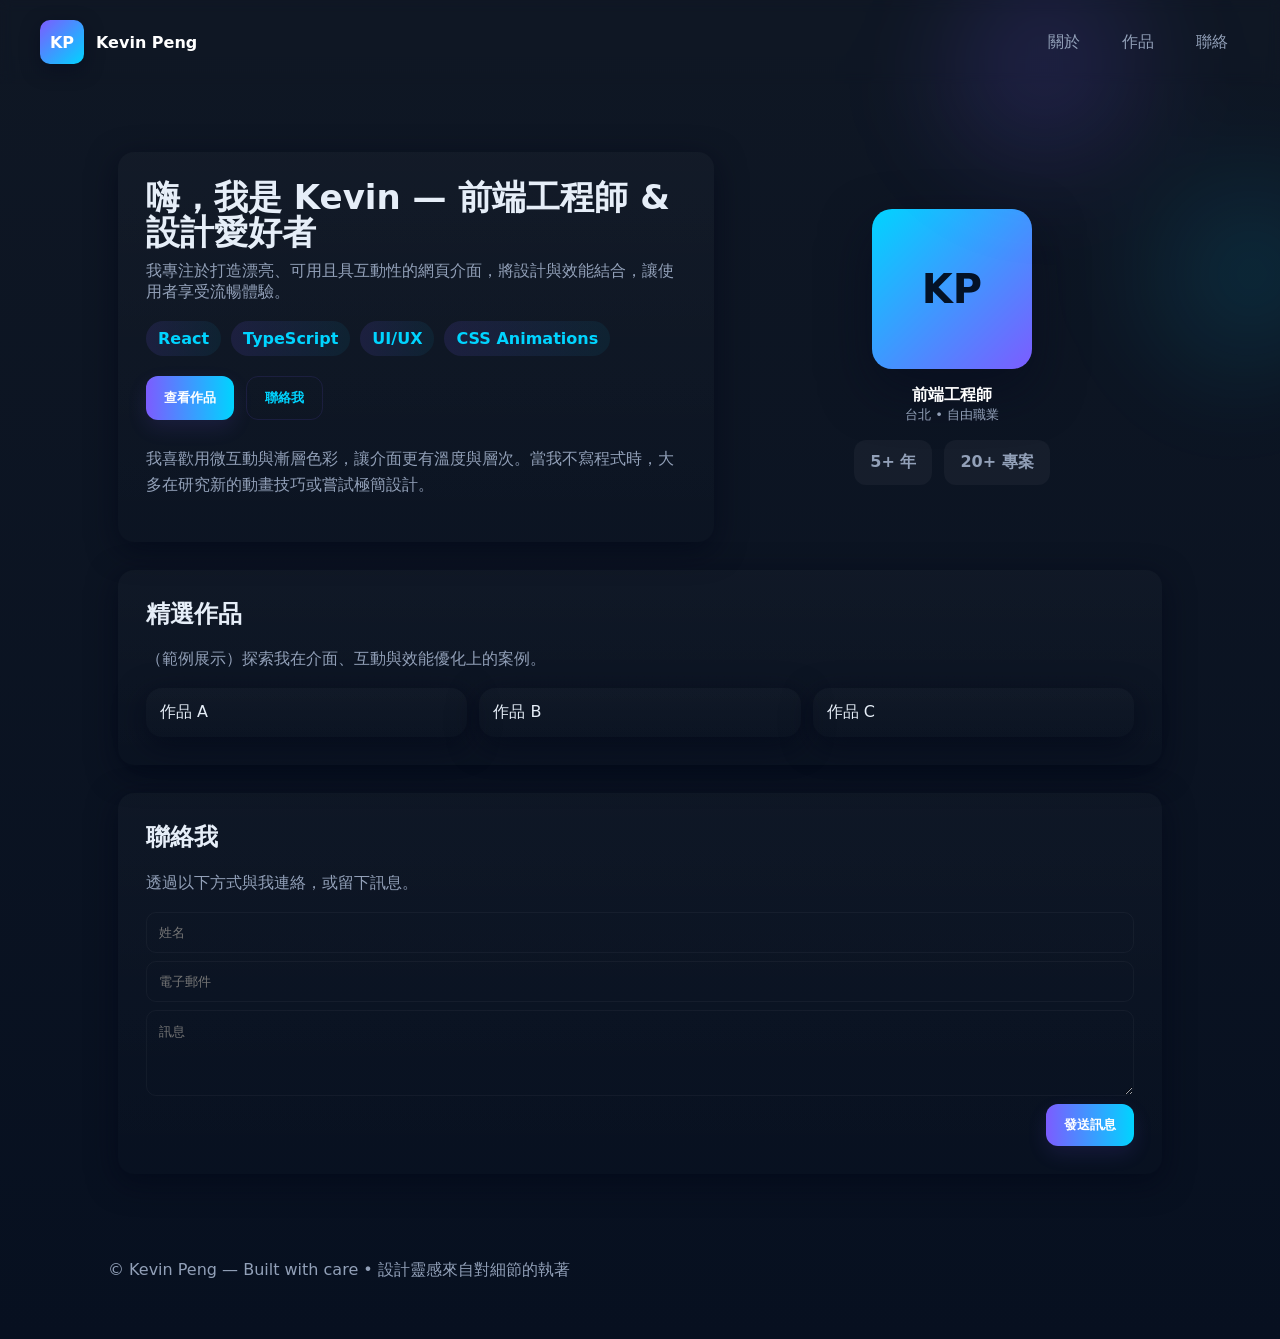
==== index.html @ e2d111ff "Add files via upload" ====
<!doctype html>
<html lang="zh-Hant">
<head>
	<meta charset="utf-8" />
	<meta name="viewport" content="width=device-width,initial-scale=1" />
	<title>個人主頁 — Kevin Peng</title>
	<style>
		:root{
			--bg:#0f1724; /* deep navy */
			--card:#0b1220;
			--accent1:#7c5cff; /* purple */
			--accent2:#00d4ff; /* cyan */
			--muted:#92a0b8;
			--glass: rgba(255,255,255,0.04);
		}
		*{box-sizing:border-box}
		body{margin:0;font-family:Inter,ui-sans-serif,system-ui,-apple-system,Segoe UI,Roboto,"Helvetica Neue",Arial;color:#e6eef8;background:linear-gradient(180deg,var(--bg),#071020);min-height:100vh;}
		nav{display:flex;align-items:center;justify-content:space-between;padding:20px 40px;backdrop-filter:blur(6px);}
		.brand{display:flex;gap:12px;align-items:center}
		.logo{width:44px;height:44px;border-radius:10px;background:linear-gradient(135deg,var(--accent1),var(--accent2));box-shadow:0 6px 18px rgba(7,12,30,0.6);display:flex;align-items:center;justify-content:center;color:white;font-weight:700}
		.navlinks{display:flex;gap:18px;align-items:center}
		.navlinks a{color:var(--muted);text-decoration:none;padding:8px 12px;border-radius:8px;transition:all .18s}
		.navlinks a:hover{color:white;background:linear-gradient(90deg,rgba(124,92,255,0.12),rgba(0,212,255,0.06));transform:translateY(-2px)}
		.container{max-width:1100px;margin:40px auto;padding:28px}
		.hero{display:grid;grid-template-columns:1fr 420px;gap:28px;align-items:center}
		.card{background:linear-gradient(180deg,rgba(255,255,255,0.02),transparent);border-radius:16px;padding:28px;box-shadow:0 8px 30px rgba(2,6,23,0.6);}
		h1{margin:0 0 12px;font-size:34px;line-height:1.02}
		p.lead{color:var(--muted);margin:0 0 18px}
		.skills{display:flex;flex-wrap:wrap;gap:10px;margin-top:12px}
		.chip{padding:8px 12px;border-radius:999px;background:linear-gradient(90deg,rgba(124,92,255,0.12),rgba(0,212,255,0.06));color:var(--accent2);font-weight:600}
		/* buttons */
		.actions{display:flex;gap:12px;margin-top:20px}
		.btn{padding:12px 18px;border-radius:12px;border:0;cursor:pointer;font-weight:700;color:white;background:linear-gradient(90deg,var(--accent1),var(--accent2));box-shadow:0 8px 20px rgba(124,92,255,0.12);transition:transform .18s,box-shadow .18s}
		.btn.ghost{background:transparent;color:var(--accent2);border:1px solid rgba(124,92,255,0.12);box-shadow:none}
		.btn:hover{transform:translateY(-4px);box-shadow:0 18px 40px rgba(0,0,0,0.45)}
		/* side profile */
		.profile{display:flex;flex-direction:column;align-items:center;gap:16px}
		.avatar{width:160px;height:160px;border-radius:20px;background:linear-gradient(135deg,var(--accent2),var(--accent1));display:flex;align-items:center;justify-content:center;color:#041226;font-size:40px;font-weight:800;box-shadow:0 20px 50px rgba(7,12,30,0.6)}
		.stats{display:flex;gap:12px}
		.stat{background:var(--glass);padding:12px 16px;border-radius:12px;color:var(--muted);font-weight:700}
		footer{max-width:1100px;margin:40px auto;color:var(--muted);padding:18px}
		/* responsive */
		@media (max-width:880px){.hero{grid-template-columns:1fr;}.navlinks{display:none}.container{padding:16px}}
		/* subtle animated gradient behind hero */
		.hero-bg{position:fixed;right:-10%;top:-10%;width:520px;height:520px;border-radius:50%;background:radial-gradient(circle at 30% 30%,rgba(124,92,255,0.18),transparent 30%),radial-gradient(circle at 70% 70%,rgba(0,212,255,0.12),transparent 30%);filter:blur(40px);pointer-events:none;z-index:0}
	</style>
</head>
<body>
	<div class="hero-bg" aria-hidden="true"></div>
	<nav>
		<div class="brand">
			<div class="logo">KP</div>
			<div style="color:white;font-weight:700">Kevin Peng</div>
		</div>
		<div class="navlinks">
			<a href="#about">關於</a>
			<a href="#work">作品</a>
			<a href="#contact">聯絡</a>
		</div>
	</nav>

	<main class="container">
		<section class="hero">
			<div class="card" style="z-index:1">
				<h1>嗨，我是 Kevin — 前端工程師 & 設計愛好者</h1>
				<p class="lead">我專注於打造漂亮、可用且具互動性的網頁介面，將設計與效能結合，讓使用者享受流暢體驗。</p>

				<div class="skills">
					<div class="chip">React</div>
					<div class="chip">TypeScript</div>
					<div class="chip">UI/UX</div>
					<div class="chip">CSS Animations</div>
				</div>

				<div class="actions">
					<button class="btn" onclick="scrollToSection('work')">查看作品</button>
					<button class="btn ghost" onclick="scrollToSection('contact')">聯絡我</button>
				</div>

				<div id="about" style="margin-top:26px;color:var(--muted);line-height:1.6">
					<p>我喜歡用微互動與漸層色彩，讓介面更有溫度與層次。當我不寫程式時，大多在研究新的動畫技巧或嘗試極簡設計。</p>
				</div>
			</div>

			<aside class="profile">
				<div class="avatar">KP</div>
				<div style="text-align:center;color:var(--muted)">
					<div style="font-weight:800;color:white">前端工程師</div>
					<div style="font-size:13px">台北 • 自由職業</div>
				</div>

				<div class="stats">
					<div class="stat">5+ 年</div>
					<div class="stat">20+ 專案</div>
				</div>
			</aside>
		</section>

		<section id="work" style="margin-top:28px">
			<div class="card">
				<h2 style="margin-top:0">精選作品</h2>
				<p class="lead">（範例展示）探索我在介面、互動與效能優化上的案例。</p>
				<div style="display:grid;grid-template-columns:repeat(auto-fit,minmax(200px,1fr));gap:12px;margin-top:12px">
					<div class="card" style="padding:14px">作品 A</div>
					<div class="card" style="padding:14px">作品 B</div>
					<div class="card" style="padding:14px">作品 C</div>
				</div>
			</div>
		</section>

		<section id="contact" style="margin-top:28px">
			<div class="card">
				<h2 style="margin-top:0">聯絡我</h2>
				<p class="lead">透過以下方式與我連絡，或留下訊息。</p>
				<form onsubmit="event.preventDefault();alert('已送出！')" style="display:flex;flex-direction:column;gap:8px">
					<input placeholder="姓名" style="padding:12px;border-radius:10px;border:1px solid rgba(255,255,255,0.04);background:transparent;color:white;" required>
					<input placeholder="電子郵件" style="padding:12px;border-radius:10px;border:1px solid rgba(255,255,255,0.04);background:transparent;color:white;" required>
					<textarea placeholder="訊息" rows="4" style="padding:12px;border-radius:10px;border:1px solid rgba(255,255,255,0.04);background:transparent;color:white;" required></textarea>
					<div style="display:flex;justify-content:flex-end"><button class="btn" type="submit">發送訊息</button></div>
				</form>
			</div>
		</section>
	</main>

	<footer>
		© Kevin Peng — Built with care • 設計靈感來自對細節的執著
	</footer>

	<script>
		function scrollToSection(id){
			const el=document.getElementById(id);
			if(el) el.scrollIntoView({behavior:'smooth',block:'start'});
		}
	</script>
</body>
</html>
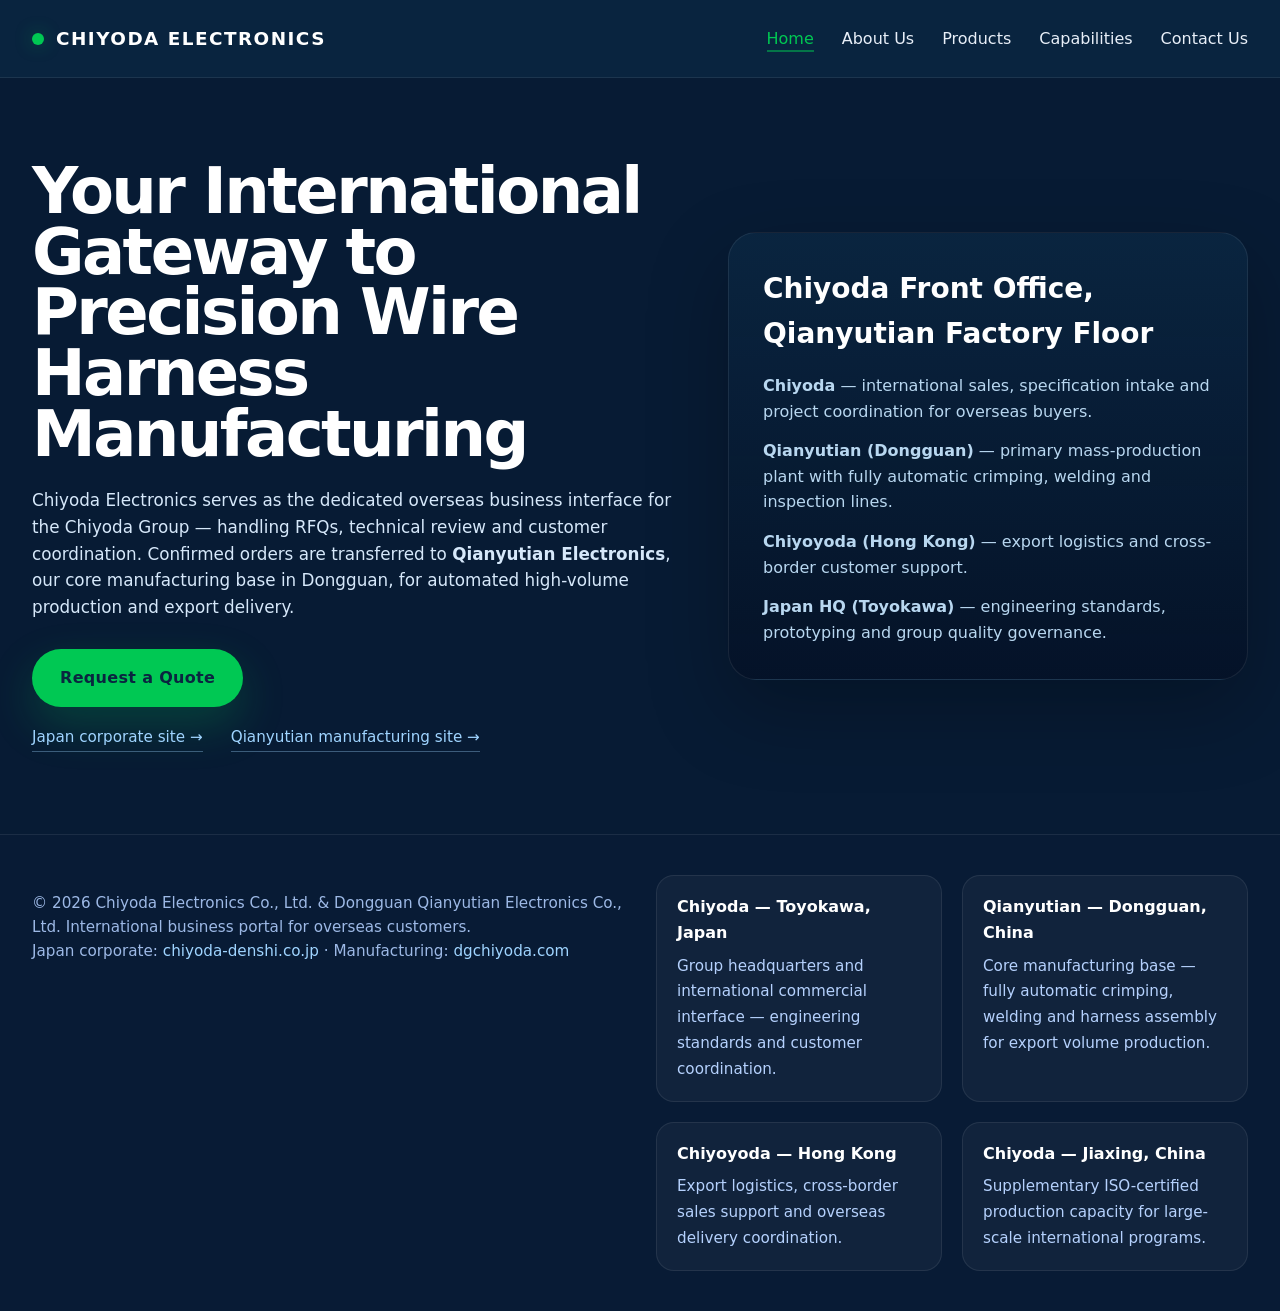
==== commit fb789089: "Split Chiyoda overseas site into multi-page layout with shared styling. Align content with official " ====
--- a/index.html
+++ b/index.html
@@ -1,137 +1,79 @@
-
-<!doctype html>
-<html lang="zh-Hant">
+<!DOCTYPE html>
+<html lang="en">
 <head>
-	<meta charset="utf-8" />
-	<meta name="viewport" content="width=device-width,initial-scale=1" />
-	<title>個人主頁 — Kevin Peng</title>
-	<style>
-		:root{
-			--bg:#0f1724; /* deep navy */
-			--card:#0b1220;
-			--accent1:#7c5cff; /* purple */
-			--accent2:#00d4ff; /* cyan */
-			--muted:#92a0b8;
-			--glass: rgba(255,255,255,0.04);
-		}
-		*{box-sizing:border-box}
-		body{margin:0;font-family:Inter,ui-sans-serif,system-ui,-apple-system,Segoe UI,Roboto,"Helvetica Neue",Arial;color:#e6eef8;background:linear-gradient(180deg,var(--bg),#071020);min-height:100vh;}
-		nav{display:flex;align-items:center;justify-content:space-between;padding:20px 40px;backdrop-filter:blur(6px);}
-		.brand{display:flex;gap:12px;align-items:center}
-		.logo{width:44px;height:44px;border-radius:10px;background:linear-gradient(135deg,var(--accent1),var(--accent2));box-shadow:0 6px 18px rgba(7,12,30,0.6);display:flex;align-items:center;justify-content:center;color:white;font-weight:700}
-		.navlinks{display:flex;gap:18px;align-items:center}
-		.navlinks a{color:var(--muted);text-decoration:none;padding:8px 12px;border-radius:8px;transition:all .18s}
-		.navlinks a:hover{color:white;background:linear-gradient(90deg,rgba(124,92,255,0.12),rgba(0,212,255,0.06));transform:translateY(-2px)}
-		.container{max-width:1100px;margin:40px auto;padding:28px}
-		.hero{display:grid;grid-template-columns:1fr 420px;gap:28px;align-items:center}
-		.card{background:linear-gradient(180deg,rgba(255,255,255,0.02),transparent);border-radius:16px;padding:28px;box-shadow:0 8px 30px rgba(2,6,23,0.6);}
-		h1{margin:0 0 12px;font-size:34px;line-height:1.02}
-		p.lead{color:var(--muted);margin:0 0 18px}
-		.skills{display:flex;flex-wrap:wrap;gap:10px;margin-top:12px}
-		.chip{padding:8px 12px;border-radius:999px;background:linear-gradient(90deg,rgba(124,92,255,0.12),rgba(0,212,255,0.06));color:var(--accent2);font-weight:600}
-		/* buttons */
-		.actions{display:flex;gap:12px;margin-top:20px}
-		.btn{padding:12px 18px;border-radius:12px;border:0;cursor:pointer;font-weight:700;color:white;background:linear-gradient(90deg,var(--accent1),var(--accent2));box-shadow:0 8px 20px rgba(124,92,255,0.12);transition:transform .18s,box-shadow .18s}
-		.btn.ghost{background:transparent;color:var(--accent2);border:1px solid rgba(124,92,255,0.12);box-shadow:none}
-		.btn:hover{transform:translateY(-4px);box-shadow:0 18px 40px rgba(0,0,0,0.45)}
-		/* side profile */
-		.profile{display:flex;flex-direction:column;align-items:center;gap:16px}
-		.avatar{width:160px;height:160px;border-radius:20px;background:linear-gradient(135deg,var(--accent2),var(--accent1));display:flex;align-items:center;justify-content:center;color:#041226;font-size:40px;font-weight:800;box-shadow:0 20px 50px rgba(7,12,30,0.6)}
-		.stats{display:flex;gap:12px}
-		.stat{background:var(--glass);padding:12px 16px;border-radius:12px;color:var(--muted);font-weight:700}
-		footer{max-width:1100px;margin:40px auto;color:var(--muted);padding:18px}
-		/* responsive */
-		@media (max-width:880px){.hero{grid-template-columns:1fr;}.navlinks{display:none}.container{padding:16px}}
-		/* subtle animated gradient behind hero */
-		.hero-bg{position:fixed;right:-10%;top:-10%;width:520px;height:520px;border-radius:50%;background:radial-gradient(circle at 30% 30%,rgba(124,92,255,0.18),transparent 30%),radial-gradient(circle at 70% 70%,rgba(0,212,255,0.12),transparent 30%);filter:blur(40px);pointer-events:none;z-index:0}
-	</style>
+  <meta charset="UTF-8">
+  <meta name="viewport" content="width=device-width, initial-scale=1.0">
+  <title>Chiyoda Electronics Co., Ltd. | Global Wire Harness Solutions</title>
+  <link rel="stylesheet" href="styles.css">
 </head>
 <body>
-	<div class="hero-bg" aria-hidden="true"></div>
-	<nav>
-		<div class="brand">
-			<div class="logo">KP</div>
-			<div style="color:white;font-weight:700">Kevin Peng</div>
-		</div>
-		<div class="navlinks">
-			<a href="#about">關於</a>
-			<a href="#work">作品</a>
-			<a href="#contact">聯絡</a>
-		</div>
-	</nav>
-
-	<main class="container">
-		<section class="hero">
-			<div class="card" style="z-index:1">
-				<h1>嗨，我是 Kevin — 前端工程師 & 設計愛好者</h1>
-				<p class="lead">我專注於打造漂亮、可用且具互動性的網頁介面，將設計與效能結合，讓使用者享受流暢體驗。</p>
-
-				<div class="skills">
-					<div class="chip">React</div>
-					<div class="chip">TypeScript</div>
-					<div class="chip">UI/UX</div>
-					<div class="chip">CSS Animations</div>
-				</div>
-
-				<div class="actions">
-					<button class="btn" onclick="scrollToSection('work')">查看作品</button>
-					<button class="btn ghost" onclick="scrollToSection('contact')">聯絡我</button>
-				</div>
-
-				<div id="about" style="margin-top:26px;color:var(--muted);line-height:1.6">
-					<p>我喜歡用微互動與漸層色彩，讓介面更有溫度與層次。當我不寫程式時，大多在研究新的動畫技巧或嘗試極簡設計。</p>
-				</div>
-			</div>
-
-			<aside class="profile">
-				<div class="avatar">KP</div>
-				<div style="text-align:center;color:var(--muted)">
-					<div style="font-weight:800;color:white">前端工程師</div>
-					<div style="font-size:13px">台北 • 自由職業</div>
-				</div>
-
-				<div class="stats">
-					<div class="stat">5+ 年</div>
-					<div class="stat">20+ 專案</div>
-				</div>
-			</aside>
-		</section>
-
-		<section id="work" style="margin-top:28px">
-			<div class="card">
-				<h2 style="margin-top:0">精選作品</h2>
-				<p class="lead">（範例展示）探索我在介面、互動與效能優化上的案例。</p>
-				<div style="display:grid;grid-template-columns:repeat(auto-fit,minmax(200px,1fr));gap:12px;margin-top:12px">
-					<div class="card" style="padding:14px">作品 A</div>
-					<div class="card" style="padding:14px">作品 B</div>
-					<div class="card" style="padding:14px">作品 C</div>
-				</div>
-			</div>
-		</section>
-
-		<section id="contact" style="margin-top:28px">
-			<div class="card">
-				<h2 style="margin-top:0">聯絡我</h2>
-				<p class="lead">透過以下方式與我連絡，或留下訊息。</p>
-				<form onsubmit="event.preventDefault();alert('已送出！')" style="display:flex;flex-direction:column;gap:8px">
-					<input placeholder="姓名" style="padding:12px;border-radius:10px;border:1px solid rgba(255,255,255,0.04);background:transparent;color:white;" required>
-					<input placeholder="電子郵件" style="padding:12px;border-radius:10px;border:1px solid rgba(255,255,255,0.04);background:transparent;color:white;" required>
-					<textarea placeholder="訊息" rows="4" style="padding:12px;border-radius:10px;border:1px solid rgba(255,255,255,0.04);background:transparent;color:white;" required></textarea>
-					<div style="display:flex;justify-content:flex-end"><button class="btn" type="submit">發送訊息</button></div>
-				</form>
-			</div>
-		</section>
-	</main>
-
-	<footer>
-		© Kevin Peng — Built with care • 設計靈感來自對細節的執著
-	</footer>
-
-	<script>
-		function scrollToSection(id){
-			const el=document.getElementById(id);
-			if(el) el.scrollIntoView({behavior:'smooth',block:'start'});
-		}
-	</script>
+  <div class="site-wrapper">
+    <header>
+      <div class="nav-container">
+        <a class="brand" href="index.html">Chiyoda Electronics</a>
+        <nav>
+          <ul>
+            <li><a href="index.html" class="active">Home</a></li>
+            <li><a href="about.html">About Us</a></li>
+            <li><a href="products.html">Products</a></li>
+            <li><a href="capabilities.html">Capabilities</a></li>
+            <li><a href="contact.html">Contact Us</a></li>
+          </ul>
+        </nav>
+      </div>
+    </header>
+    <main>
+      <section class="hero">
+        <div class="hero-copy">
+          <h1>Your International Gateway to Precision Wire Harness Manufacturing</h1>
+          <p>Chiyoda Electronics serves as the dedicated overseas business interface for the Chiyoda Group — handling RFQs, technical review and customer coordination. Confirmed orders are transferred to <strong>Qianyutian Electronics</strong>, our core manufacturing base in Dongguan, for automated high-volume production and export delivery.</p>
+          <a class="hero-button" href="contact.html">Request a Quote</a>
+          <div class="official-links">
+            <a class="official-link" href="https://www.chiyoda-denshi.co.jp/" target="_blank" rel="noopener noreferrer">Japan corporate site →</a>
+            <a class="official-link" href="https://dgchiyoda.com/" target="_blank" rel="noopener noreferrer">Qianyutian manufacturing site →</a>
+          </div>
+        </div>
+        <div class="hero-visual">
+          <div class="hero-panel">
+            <h2>Chiyoda Front Office, Qianyutian Factory Floor</h2>
+            <ul>
+              <li><strong>Chiyoda</strong> — international sales, specification intake and project coordination for overseas buyers.</li>
+              <li><strong>Qianyutian (Dongguan)</strong> — primary mass-production plant with fully automatic crimping, welding and inspection lines.</li>
+              <li><strong>Chiyoyoda (Hong Kong)</strong> — export logistics and cross-border customer support.</li>
+              <li><strong>Japan HQ (Toyokawa)</strong> — engineering standards, prototyping and group quality governance.</li>
+            </ul>
+          </div>
+        </div>
+      </section>
+    </main>
+    <footer>
+      <div class="footer-container">
+        <div class="footer-copy">
+          <p>© 2026 Chiyoda Electronics Co., Ltd. &amp; Dongguan Qianyutian Electronics Co., Ltd. International business portal for overseas customers.<br>
+            Japan corporate: <a class="footer-link" href="https://www.chiyoda-denshi.co.jp/" target="_blank" rel="noopener noreferrer">chiyoda-denshi.co.jp</a> ·
+            Manufacturing: <a class="footer-link" href="https://dgchiyoda.com/" target="_blank" rel="noopener noreferrer">dgchiyoda.com</a>
+          </p>
+        </div>
+        <div class="footer-locations">
+          <div class="location-card">
+            <h4>Chiyoda — Toyokawa, Japan</h4>
+            <p>Group headquarters and international commercial interface — engineering standards and customer coordination.</p>
+          </div>
+          <div class="location-card">
+            <h4>Qianyutian — Dongguan, China</h4>
+            <p>Core manufacturing base — fully automatic crimping, welding and harness assembly for export volume production.</p>
+          </div>
+          <div class="location-card">
+            <h4>Chiyoyoda — Hong Kong</h4>
+            <p>Export logistics, cross-border sales support and overseas delivery coordination.</p>
+          </div>
+          <div class="location-card">
+            <h4>Chiyoda — Jiaxing, China</h4>
+            <p>Supplementary ISO-certified production capacity for large-scale international programs.</p>
+          </div>
+        </div>
+      </div>
+    </footer>
+  </div>
 </body>
 </html>
--- a/styles.css
+++ b/styles.css
@@ -0,0 +1,694 @@
+:root {
+  color-scheme: dark;
+  font-family: Inter, system-ui, -apple-system, BlinkMacSystemFont, "Segoe UI", sans-serif;
+  --bg-deep: #071B34;
+  --bg-header: rgba(10, 37, 64, 0.96);
+  --accent: #00C853;
+  --text-muted: #B8D7F0;
+  --border: rgba(255, 255, 255, 0.08);
+}
+
+*, *::before, *::after {
+  box-sizing: border-box;
+}
+
+body {
+  margin: 0;
+  background-color: var(--bg-deep);
+  color: #FFFFFF;
+  line-height: 1.6;
+}
+
+img {
+  max-width: 100%;
+  display: block;
+}
+
+a {
+  color: inherit;
+  text-decoration: none;
+}
+
+button, input, select, textarea {
+  font: inherit;
+}
+
+.site-wrapper {
+  display: flex;
+  flex-direction: column;
+  min-height: 100vh;
+}
+
+header {
+  width: 100%;
+  padding: 24px 32px;
+  position: sticky;
+  top: 0;
+  background: var(--bg-header);
+  backdrop-filter: blur(16px);
+  z-index: 20;
+  border-bottom: 1px solid var(--border);
+}
+
+.nav-container {
+  display: flex;
+  justify-content: space-between;
+  align-items: center;
+  gap: 24px;
+  max-width: 1280px;
+  margin: 0 auto;
+}
+
+.brand {
+  display: flex;
+  align-items: center;
+  gap: 12px;
+  font-weight: 700;
+  font-size: 1.15rem;
+  letter-spacing: 0.08em;
+  text-transform: uppercase;
+}
+
+.brand::before {
+  content: "";
+  width: 12px;
+  height: 12px;
+  background: var(--accent);
+  border-radius: 50%;
+  box-shadow: 0 0 18px rgba(0, 200, 83, 0.35);
+}
+
+nav ul {
+  display: flex;
+  align-items: center;
+  gap: 28px;
+  margin: 0;
+  padding: 0;
+  list-style: none;
+}
+
+nav li a {
+  color: #E8EFF8;
+  transition: color 0.25s ease, transform 0.25s ease;
+  padding-bottom: 2px;
+  border-bottom: 2px solid transparent;
+}
+
+nav li a:hover,
+nav li a.active {
+  color: var(--accent);
+  transform: translateY(-1px);
+  border-bottom-color: rgba(0, 200, 83, 0.5);
+}
+
+main {
+  flex: 1;
+  width: 100%;
+}
+
+.hero {
+  display: grid;
+  grid-template-columns: 1.1fr 0.9fr;
+  align-items: center;
+  min-height: 84vh;
+  padding: 72px 32px;
+  max-width: 1280px;
+  margin: 0 auto;
+  gap: 48px;
+}
+
+.hero-copy {
+  max-width: 700px;
+}
+
+.hero-copy h1 {
+  margin: 0 0 22px;
+  font-size: clamp(2.4rem, 5vw, 4.8rem);
+  line-height: 0.95;
+  letter-spacing: -0.04em;
+}
+
+.hero-copy p {
+  margin: 0 0 28px;
+  max-width: 640px;
+  font-size: 1.05rem;
+  color: #D6E8FA;
+}
+
+.hero-button {
+  display: inline-flex;
+  align-items: center;
+  justify-content: center;
+  padding: 16px 28px;
+  background: var(--accent);
+  color: #0A2540;
+  border: none;
+  border-radius: 999px;
+  font-weight: 700;
+  letter-spacing: 0.02em;
+  cursor: pointer;
+  box-shadow: 0 18px 45px rgba(0, 200, 83, 0.22);
+  transition: transform 0.25s ease, box-shadow 0.25s ease;
+}
+
+.hero-button:hover {
+  transform: translateY(-2px);
+  box-shadow: 0 22px 50px rgba(0, 200, 83, 0.28);
+}
+
+.hero-visual {
+  display: grid;
+  justify-items: end;
+  align-items: center;
+}
+
+.hero-panel {
+  width: 100%;
+  max-width: 520px;
+  background: linear-gradient(180deg, rgba(10, 37, 64, 0.96), rgba(5, 18, 39, 0.9));
+  border: 1px solid var(--border);
+  border-radius: 28px;
+  padding: 34px;
+  box-shadow: 0 30px 80px rgba(0, 0, 0, 0.25);
+}
+
+.hero-panel h2 {
+  margin: 0 0 16px;
+  font-size: 1.75rem;
+}
+
+.hero-panel ul {
+  margin: 0;
+  padding: 0;
+  list-style: none;
+  display: grid;
+  gap: 14px;
+}
+
+.hero-panel li {
+  font-size: 1rem;
+  color: var(--text-muted);
+}
+
+.page-banner {
+  padding: 56px 32px 32px;
+  max-width: 1280px;
+  margin: 0 auto;
+}
+
+.page-banner h1 {
+  margin: 0 0 14px;
+  font-size: clamp(2rem, 4vw, 3rem);
+  letter-spacing: -0.03em;
+}
+
+.page-banner p {
+  margin: 0;
+  max-width: 760px;
+  color: var(--text-muted);
+  font-size: 1.05rem;
+}
+
+section {
+  padding: 48px 32px 72px;
+  max-width: 1280px;
+  margin: 0 auto;
+}
+
+.section-title {
+  margin: 0 0 18px;
+  font-size: 2.2rem;
+  letter-spacing: -0.03em;
+}
+
+.section-subtitle {
+  margin: 0 0 38px;
+  max-width: 760px;
+  color: var(--text-muted);
+  font-size: 1rem;
+}
+
+.about-grid {
+  display: grid;
+  grid-template-columns: repeat(2, minmax(0, 1fr));
+  gap: 36px;
+  align-items: start;
+}
+
+.about-card {
+  background: rgba(255, 255, 255, 0.05);
+  border: 1px solid var(--border);
+  border-radius: 24px;
+  padding: 32px;
+  box-shadow: 0 20px 60px rgba(0, 0, 0, 0.18);
+}
+
+.about-card p {
+  margin: 0 0 16px;
+  color: #D3E4FC;
+  line-height: 1.9;
+}
+
+.about-card ul {
+  margin: 0;
+  padding-left: 20px;
+  color: #E2F4D4;
+  line-height: 1.9;
+}
+
+.about-card ul li {
+  margin-bottom: 10px;
+}
+
+.official-links {
+  display: flex;
+  flex-wrap: wrap;
+  gap: 18px 28px;
+  margin-top: 18px;
+}
+
+.official-link {
+  display: inline-flex;
+  align-items: center;
+  gap: 8px;
+  color: #9FD4FF;
+  font-size: 0.95rem;
+  border-bottom: 1px solid rgba(159, 212, 255, 0.35);
+  padding-bottom: 2px;
+  transition: color 0.2s ease, border-color 0.2s ease;
+}
+
+.official-link:hover {
+  color: var(--accent);
+  border-color: rgba(0, 200, 83, 0.45);
+}
+
+.clients-note {
+  margin-top: 28px;
+  padding: 22px 24px;
+  border-radius: 18px;
+  background: rgba(255, 255, 255, 0.04);
+  border: 1px solid var(--border);
+  color: var(--text-muted);
+  line-height: 1.8;
+}
+
+.clients-note strong {
+  color: #FFFFFF;
+}
+
+.process-grid {
+  display: grid;
+  grid-template-columns: repeat(3, minmax(0, 1fr));
+  gap: 24px;
+}
+
+.process-card {
+  background: rgba(255, 255, 255, 0.05);
+  border: 1px solid var(--border);
+  border-radius: 24px;
+  padding: 28px;
+}
+
+.process-card .step-label {
+  color: var(--accent);
+  font-size: 0.85rem;
+  font-weight: 700;
+  letter-spacing: 0.08em;
+  text-transform: uppercase;
+  margin-bottom: 10px;
+}
+
+.process-card h3 {
+  margin: 0 0 12px;
+  font-size: 1.15rem;
+}
+
+.process-card p {
+  margin: 0;
+  color: #C9DCF2;
+  line-height: 1.8;
+}
+
+.product-grid {
+  display: grid;
+  grid-template-columns: repeat(2, minmax(0, 1fr));
+  gap: 28px;
+}
+
+.product-card {
+  background: linear-gradient(180deg, rgba(10, 37, 64, 0.98), rgba(10, 37, 64, 0.88));
+  border: 1px solid var(--border);
+  border-radius: 24px;
+  overflow: hidden;
+  transition: transform 0.3s ease, box-shadow 0.3s ease, border-color 0.3s ease;
+  display: flex;
+  flex-direction: column;
+}
+
+.product-card:hover {
+  transform: translateY(-8px);
+  box-shadow: 0 28px 80px rgba(0, 0, 0, 0.24);
+  border-color: rgba(0, 200, 83, 0.35);
+}
+
+.product-image-wrap {
+  position: relative;
+  aspect-ratio: 16 / 10;
+  overflow: hidden;
+  background: linear-gradient(135deg, rgba(0, 200, 83, 0.08), rgba(10, 37, 64, 0.6));
+  border-bottom: 1px solid var(--border);
+}
+
+.product-image-wrap img {
+  width: 100%;
+  height: 100%;
+  object-fit: cover;
+}
+
+.product-image-wrap .product-tag {
+  position: absolute;
+  top: 16px;
+  left: 16px;
+  background: rgba(0, 200, 83, 0.9);
+  color: #0A2540;
+  font-size: 0.75rem;
+  font-weight: 700;
+  letter-spacing: 0.06em;
+  text-transform: uppercase;
+  padding: 6px 12px;
+  border-radius: 999px;
+}
+
+.product-body {
+  padding: 28px;
+  display: flex;
+  flex-direction: column;
+  gap: 14px;
+  flex: 1;
+}
+
+.product-card h3 {
+  margin: 0;
+  font-size: 1.25rem;
+}
+
+.product-card p {
+  margin: 0;
+  color: #C9DCF2;
+  line-height: 1.8;
+  flex: 1;
+}
+
+.product-meta {
+  display: flex;
+  flex-wrap: wrap;
+  gap: 8px;
+  margin-top: 4px;
+}
+
+.product-meta span {
+  font-size: 0.82rem;
+  color: #9FD4FF;
+  background: rgba(159, 212, 255, 0.08);
+  border: 1px solid rgba(159, 212, 255, 0.15);
+  padding: 5px 10px;
+  border-radius: 999px;
+}
+
+.capabilities-grid {
+  display: grid;
+  grid-template-columns: 1.5fr 1fr;
+  gap: 32px;
+  align-items: start;
+}
+
+.capability-summary {
+  background: rgba(255, 255, 255, 0.05);
+  border: 1px solid var(--border);
+  border-radius: 24px;
+  padding: 32px;
+}
+
+.capability-summary p {
+  margin: 0 0 20px;
+  color: #D4E7FF;
+  line-height: 1.85;
+}
+
+.badge-list {
+  display: flex;
+  flex-wrap: wrap;
+  gap: 14px;
+  margin: 0;
+  padding: 0;
+  list-style: none;
+}
+
+.badge-list li {
+  background: rgba(0, 200, 83, 0.12);
+  color: #E7FFF4;
+  padding: 10px 14px;
+  border-radius: 999px;
+  font-size: 0.95rem;
+  border: 1px solid rgba(0, 200, 83, 0.24);
+}
+
+.capability-table {
+  width: 100%;
+  border-collapse: collapse;
+  background: rgba(255, 255, 255, 0.04);
+  border: 1px solid var(--border);
+  border-radius: 20px;
+  overflow: hidden;
+}
+
+.capability-table th,
+.capability-table td {
+  padding: 18px 20px;
+  text-align: left;
+  border-bottom: 1px solid var(--border);
+  color: #E5F1FF;
+  font-size: 0.98rem;
+}
+
+.capability-table th {
+  background: rgba(255, 255, 255, 0.06);
+  font-weight: 600;
+}
+
+.capability-table tr:last-child td {
+  border-bottom: none;
+}
+
+.contact-grid {
+  display: grid;
+  grid-template-columns: 1fr 1fr;
+  gap: 32px;
+  align-items: start;
+}
+
+.contact-info,
+.contact-form-card {
+  background: rgba(255, 255, 255, 0.05);
+  border: 1px solid var(--border);
+  border-radius: 24px;
+  padding: 32px;
+  box-shadow: 0 20px 60px rgba(0, 0, 0, 0.18);
+}
+
+.contact-info h3,
+.contact-form-card h3 {
+  margin-top: 0;
+  margin-bottom: 18px;
+  font-size: 1.5rem;
+}
+
+.contact-info p,
+.contact-info address {
+  margin: 0 0 16px;
+  color: #D8E8FB;
+  line-height: 1.9;
+  font-style: normal;
+}
+
+.contact-info strong {
+  color: #FFFFFF;
+  display: block;
+  margin-bottom: 6px;
+}
+
+.contact-form-card form {
+  display: grid;
+  gap: 18px;
+}
+
+.contact-form-card label {
+  display: block;
+  font-size: 0.95rem;
+  margin-bottom: 8px;
+  color: #CAD9F5;
+}
+
+.contact-form-card input,
+.contact-form-card select,
+.contact-form-card textarea {
+  width: 100%;
+  background: rgba(255, 255, 255, 0.08);
+  border: 1px solid rgba(255, 255, 255, 0.12);
+  border-radius: 14px;
+  padding: 14px 16px;
+  color: #F7FBFF;
+  outline: none;
+  transition: border-color 0.2s ease, background 0.2s ease;
+}
+
+.contact-form-card input:focus,
+.contact-form-card select:focus,
+.contact-form-card textarea:focus {
+  background: rgba(255, 255, 255, 0.12);
+  border-color: var(--accent);
+}
+
+.contact-form-card textarea {
+  min-height: 150px;
+  resize: vertical;
+}
+
+.contact-form-card .form-note {
+  font-size: 0.92rem;
+  color: #A7BEED;
+  margin-top: -8px;
+}
+
+.contact-form-card button {
+  align-self: flex-start;
+  width: fit-content;
+  padding: 16px 32px;
+  border-radius: 999px;
+  border: none;
+  background: var(--accent);
+  color: #0A2540;
+  font-weight: 700;
+  cursor: pointer;
+  transition: transform 0.2s ease, box-shadow 0.2s ease;
+}
+
+.contact-form-card button:hover {
+  transform: translateY(-1px);
+  box-shadow: 0 16px 32px rgba(0, 200, 83, 0.28);
+}
+
+footer {
+  padding: 40px 32px;
+  background: #081B35;
+  border-top: 1px solid var(--border);
+}
+
+.footer-container {
+  max-width: 1280px;
+  margin: 0 auto;
+  display: grid;
+  grid-template-columns: 1fr 1fr;
+  gap: 32px;
+  align-items: start;
+}
+
+.footer-copy {
+  color: #9DB9E6;
+  font-size: 0.95rem;
+}
+
+.footer-locations {
+  display: grid;
+  grid-template-columns: repeat(2, minmax(0, 1fr));
+  gap: 20px;
+}
+
+.location-card {
+  background: rgba(255, 255, 255, 0.04);
+  border: 1px solid var(--border);
+  border-radius: 18px;
+  padding: 18px 20px;
+}
+
+.location-card h4 {
+  margin: 0 0 8px;
+  font-size: 1rem;
+}
+
+.location-card p {
+  margin: 0;
+  color: #B5D1FD;
+  font-size: 0.95rem;
+  line-height: 1.7;
+}
+
+.footer-link {
+  color: #9FD4FF;
+}
+
+.footer-link:hover {
+  color: var(--accent);
+}
+
+@media (max-width: 1024px) {
+  .hero,
+  .about-grid,
+  .product-grid,
+  .process-grid,
+  .capabilities-grid,
+  .contact-grid,
+  .footer-container,
+  .footer-locations {
+    grid-template-columns: 1fr;
+  }
+
+  header {
+    padding: 20px 24px;
+  }
+
+  .nav-container {
+    flex-direction: column;
+    align-items: flex-start;
+  }
+
+  nav ul {
+    flex-wrap: wrap;
+    gap: 16px;
+  }
+
+  .hero-visual {
+    justify-items: stretch;
+  }
+}
+
+@media (max-width: 720px) {
+  .hero {
+    padding: 44px 20px 60px;
+  }
+
+  section,
+  .page-banner {
+    padding-left: 20px;
+    padding-right: 20px;
+  }
+
+  .hero-copy h1 {
+    font-size: 2.4rem;
+  }
+
+  .hero-panel,
+  .product-body,
+  .about-card,
+  .contact-info,
+  .contact-form-card,
+  .capability-summary {
+    padding: 24px;
+  }
+
+  .capability-table th,
+  .capability-table td {
+    padding: 14px 16px;
+  }
+}
